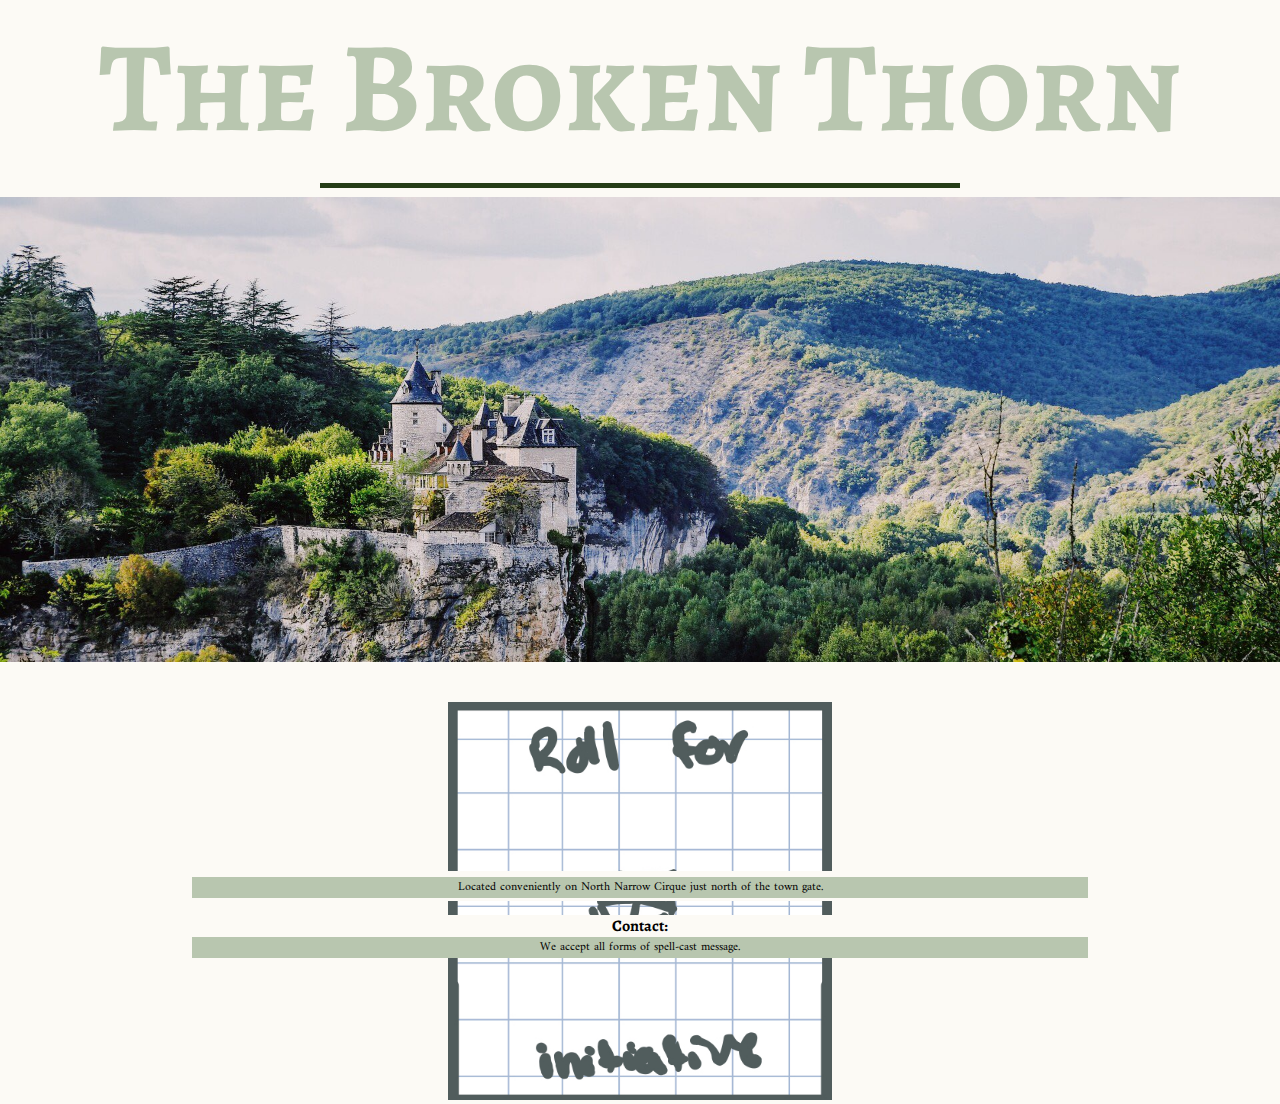
==== index.html @ 6837c296 "Created footer on index.html" ====
<!DOCTYPE html>
<html>
<head>
  <title>The Broken Thorn</title>
  <link rel="stylesheet" type="text/css" href="css/css.css">
  <link href="https://fonts.googleapis.com/css?family=Alegreya+SC:700|Alegreya:700|Amiri" rel="stylesheet">
</head>
<body>
  <h1> The Broken Thorn </h1>
  <hr>
  <img id="heroImage" src="images/heroImage.jpg" alt="The Broken Thorn">
  <br>
  <a href="pages/menu.html"><img id="r4iTemp" src="images/r4iTempV1.jpeg" alt="Roll for Initiative"></a>
</body>
<footer>
  <p>Located conveniently on North Narrow Cirque just north of the town gate.</p>
  <br>
  <h3>Contact:</h3><p> We accept all forms of spell-cast message.</p>
</footer>
</html>
---- css/css.css ----
/* This is the body section */

* {
  margin: 0vh 0vw;
  padding: 0v 0vw;
  background: rgb(252, 250, 245);
  font-size: 12px;
  font-family: serif;
}

h1 {
  color: rgb(184, 198, 175);
  text-align: center; 
  font-size: 10vw;
  font-family: 'Alegreya SC', serif;
  padding-bottom: 0px;
  margin-bottom: 0px;
}

h2 {
  color: rgb(37, 61, 23);
  font-size: 20px;
  font-family: 'Alegreya', serif;
}

h3 {
  color: rgb(0, 0, 0);
  font-size: 16px;
  font-family: 'Alegreya', serif;
}

p {
  background: rgb(184, 198, 175);
  color: rgb(0, 0, 0);
  width: 70vw;
  margin-left: 15vw;
  font-family: 'Amiri', serif;
  font-size: 12px;
}

hr {
  width: 50vw;
  text-align: center;
  color: rgb(37, 61, 23);
  background: rgb(37, 61, 23);
  height: 5px;
  margin-top: 1vh;
  margin-right: 25vw;
  margin-bottom: 1vh;
  margin-left: 25vw;
  border: 0px;
}

#heroImage {
  width: 100vw;
  height: 100%;
  margin-bottom: 4vh;
}

#r4iTemp {
  width: 30vw;
  height: 100%;
  margin-left: 35vw;
}

/* This is the footer section */

footer {
    float: center;
	left: 0px;
	width: 100%;
    height: 2vh;
	color: rgb(184, 198, 175);
	padding: 6px 0px;
    text-align: center;
    font-size: 15px;
    position: absolute;
    top: 96.8vh;
}
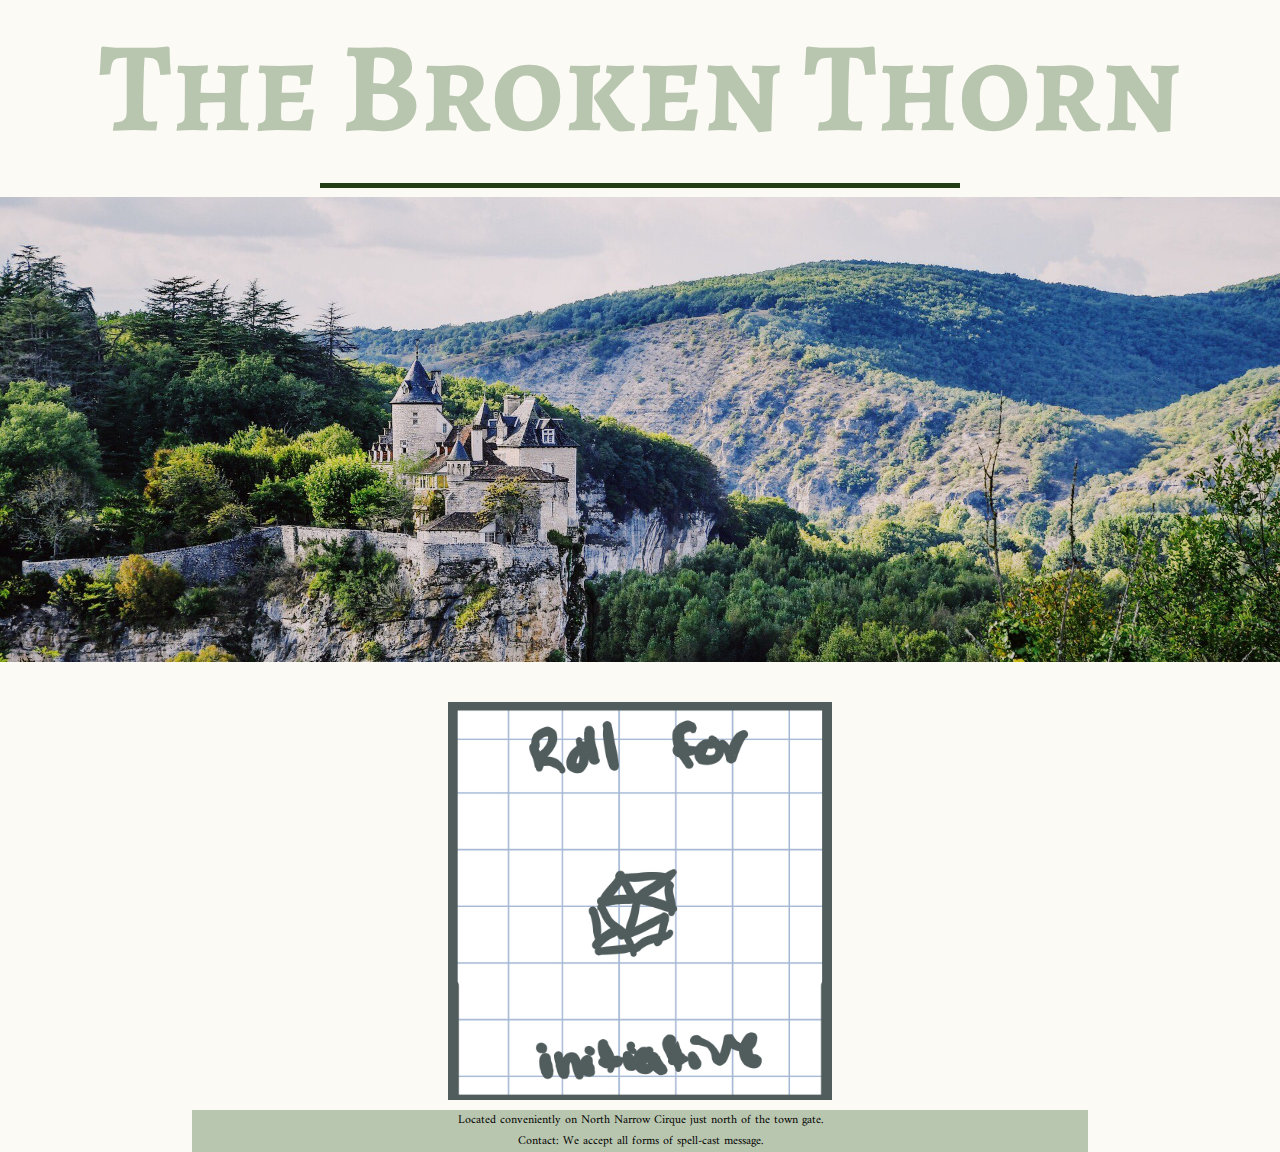
==== commit ba8f4f6e: "Updated index.html and css/css.css" ====
--- a/index.html
+++ b/index.html
@@ -14,7 +14,6 @@
 </body>
 <footer>
   <p>Located conveniently on North Narrow Cirque just north of the town gate.</p>
-  <br>
-  <h3>Contact:</h3><p> We accept all forms of spell-cast message.</p>
+  <p>Contact: We accept all forms of spell-cast message.</p>
 </footer>
 </html>--- a/css/css.css
+++ b/css/css.css
@@ -13,7 +13,7 @@
   text-align: center; 
   font-size: 10vw;
   font-family: 'Alegreya SC', serif;
-  padding-bottom: 0px;
+  padding-bottom: -1vh;
   margin-bottom: 0px;
 }
 
@@ -71,9 +71,9 @@
 	width: 100%;
     height: 2vh;
 	color: rgb(184, 198, 175);
+	background-color: none;
 	padding: 6px 0px;
     text-align: center;
     font-size: 15px;
     position: absolute;
-    top: 96.8vh;
 }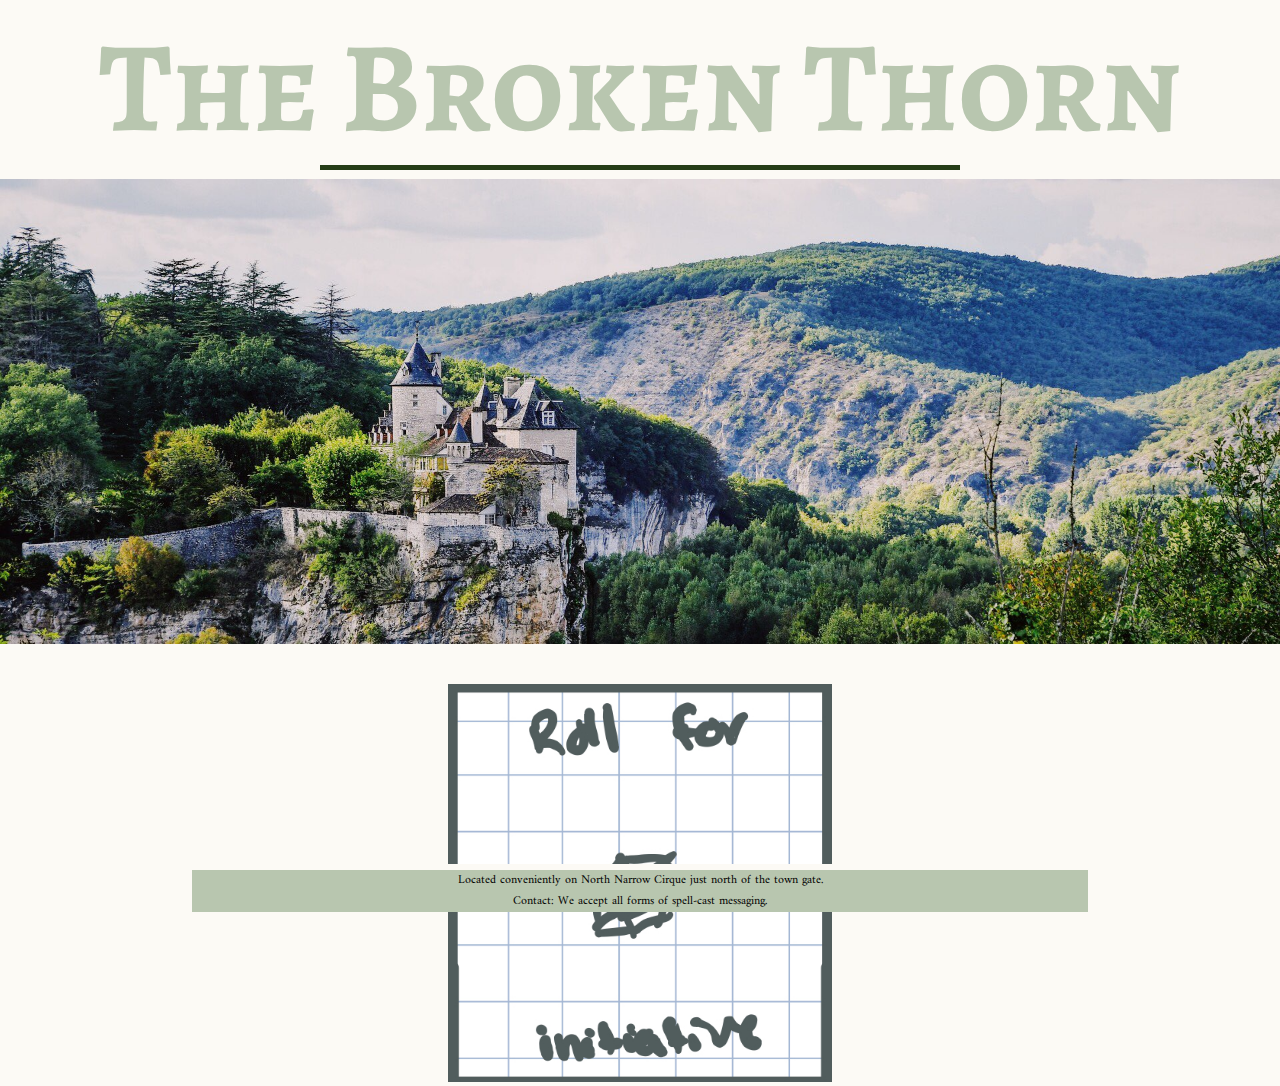
==== commit 6c322aa7: "Updated index.html and css.css" ====
--- a/index.html
+++ b/index.html
@@ -14,6 +14,6 @@
 </body>
 <footer>
   <p>Located conveniently on North Narrow Cirque just north of the town gate.</p>
-  <p>Contact: We accept all forms of spell-cast message.</p>
+  <p>Contact: We accept all forms of spell-cast messaging.</p>
 </footer>
 </html>--- a/css/css.css
+++ b/css/css.css
@@ -13,7 +13,7 @@
   text-align: center; 
   font-size: 10vw;
   font-family: 'Alegreya SC', serif;
-  padding-bottom: -1vh;
+  padding-bottom: 0px;
   margin-bottom: 0px;
 }
 
@@ -44,7 +44,7 @@
   color: rgb(37, 61, 23);
   background: rgb(37, 61, 23);
   height: 5px;
-  margin-top: 1vh;
+  margin-top: -1vh;
   margin-right: 25vw;
   margin-bottom: 1vh;
   margin-left: 25vw;
@@ -71,9 +71,10 @@
 	width: 100%;
     height: 2vh;
 	color: rgb(184, 198, 175);
-	background-color: none;
+	background-color: rgb(252, 250, 245);
 	padding: 6px 0px;
     text-align: center;
     font-size: 15px;
     position: absolute;
+    top: 96vh;
 }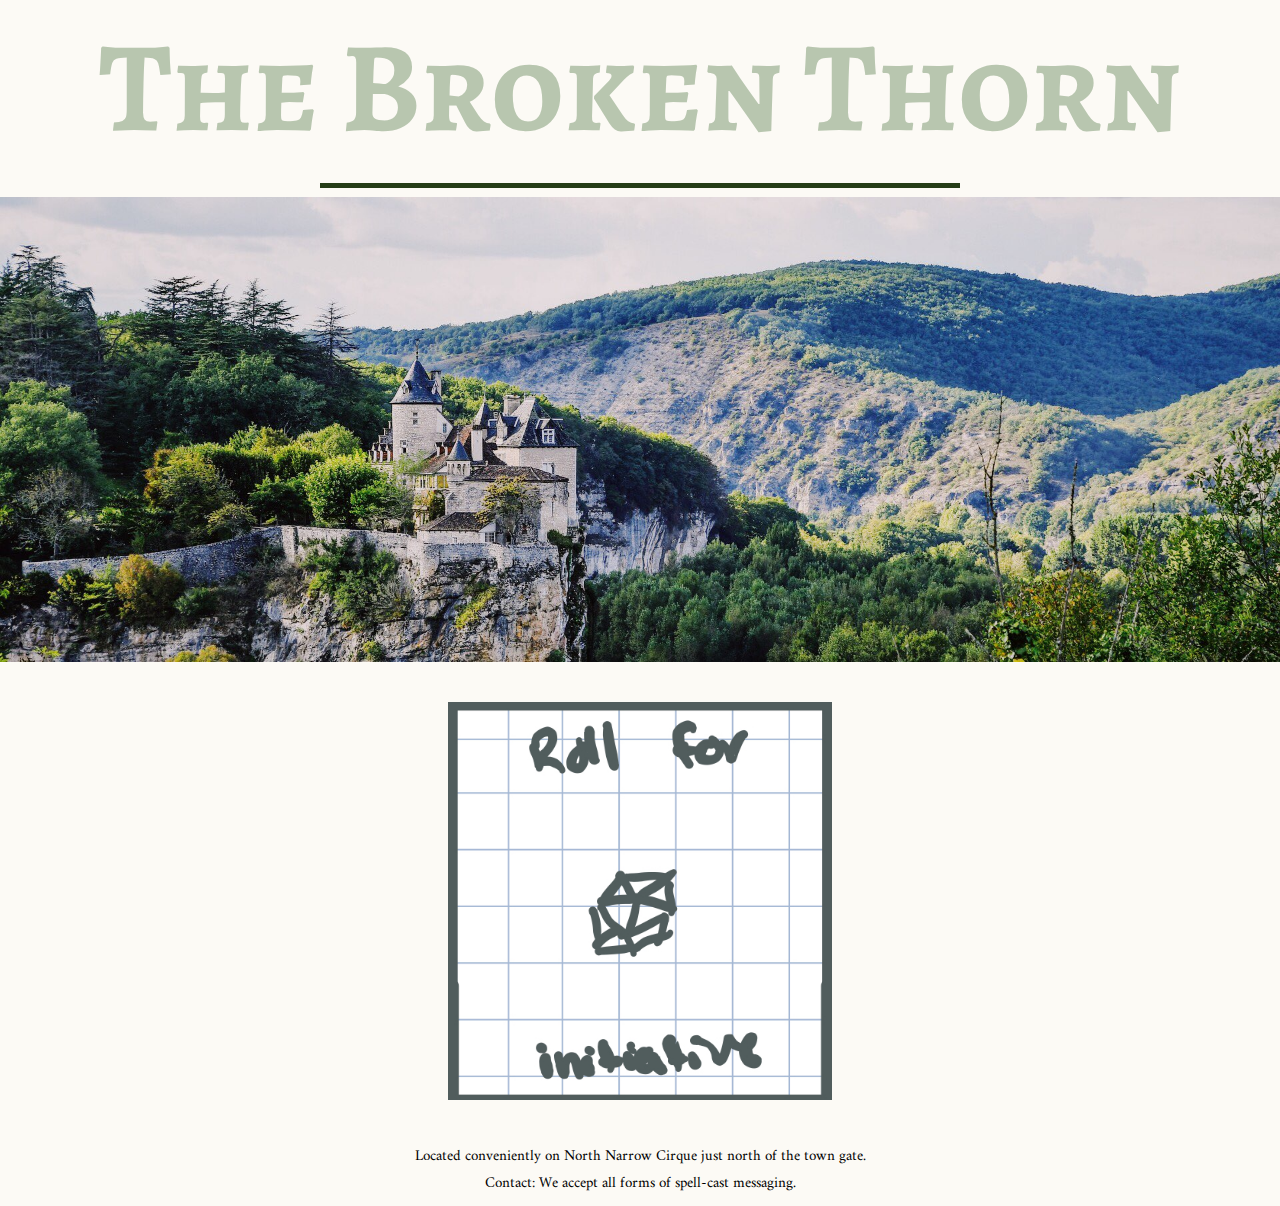
==== commit c66f5169: "Finished menu.html, index.html, began about.html." ====
--- a/index.html
+++ b/index.html
@@ -8,12 +8,11 @@
 <body>
   <h1> The Broken Thorn </h1>
   <hr>
-  <img id="heroImage" src="images/heroImage.jpg" alt="The Broken Thorn">
+  <img id="heroImage" src="images/landingHeroImage.jpg" alt="The Broken Thorn">
   <br>
   <a href="pages/menu.html"><img id="r4iTemp" src="images/r4iTempV1.jpeg" alt="Roll for Initiative"></a>
 </body>
 <footer>
-  <p>Located conveniently on North Narrow Cirque just north of the town gate.</p>
-  <p>Contact: We accept all forms of spell-cast messaging.</p>
+  <p class="contactInfo">Located conveniently on North Narrow Cirque just north of the town gate.  <br> Contact: We accept all forms of spell-cast messaging.</p>
 </footer>
 </html>--- a/css/css.css
+++ b/css/css.css
@@ -1,80 +1,140 @@
-/* This is the body section */
+/* This is the base css */
 
 * {
-  margin: 0vh 0vw;
-  padding: 0v 0vw;
-  background: rgb(252, 250, 245);
-  font-size: 12px;
-  font-family: serif;
+    margin: 0vh 0vw;
+    padding: 0v 0vw;
+    background: rgb(252, 250, 245);
+    font-size: 12px;
+    font-family: serif;
+}
+
+body {
+    overflow-x: hidden;
+    overflow-y: scroll;
 }
 
 h1 {
-  color: rgb(184, 198, 175);
-  text-align: center; 
-  font-size: 10vw;
-  font-family: 'Alegreya SC', serif;
-  padding-bottom: 0px;
-  margin-bottom: 0px;
+    color: rgb(184, 198, 175);
+    text-align: center; 
+    font-size: 10vw;
+    font-family: 'Alegreya SC', serif;
+    padding-bottom: 0px;
+    margin-bottom: 0px;
 }
 
 h2 {
-  color: rgb(37, 61, 23);
-  font-size: 20px;
-  font-family: 'Alegreya', serif;
+    color: rgb(184, 198, 175);
+    font-size: 40px;
+    text-align: center;
+    font-family: 'Alegreya', serif;
+    margin-top: -3vh;
+    margin-bottom: -5vh;
 }
 
 h3 {
-  color: rgb(0, 0, 0);
-  font-size: 16px;
-  font-family: 'Alegreya', serif;
+    color: rgb(0, 0, 0);
+    font-size: 18px;
+    font-family: 'Alegreya', serif;
 }
 
 p {
-  background: rgb(184, 198, 175);
-  color: rgb(0, 0, 0);
-  width: 70vw;
-  margin-left: 15vw;
-  font-family: 'Amiri', serif;
-  font-size: 12px;
+    font-family: 'Amiri', serif;
+    font-size: 15px;
 }
 
 hr {
-  width: 50vw;
-  text-align: center;
-  color: rgb(37, 61, 23);
-  background: rgb(37, 61, 23);
-  height: 5px;
-  margin-top: -1vh;
-  margin-right: 25vw;
-  margin-bottom: 1vh;
-  margin-left: 25vw;
-  border: 0px;
+    width: 50vw;
+    text-align: center;
+    color: rgb(37, 61, 23);
+    background: rgb(37, 61, 23);
+    height: 5px;
+    margin-top: 1vh;
+    margin-right: 25vw;
+    margin-bottom: 1vh;
+    margin-left: 25vw;
+    border: 0px;
 }
 
+#navBar {
+    text-align:center;
+}
+
+#navBar a {
+    padding-left: 10vw;
+    padding-right: 10vw;
+}
+
+
+a {
+    text-align: center;
+    color: rgb(107, 131, 94);
+    text-decoration: none;
+    font-size: 20px;
+    font-family: 'Alegreya', serif;
+}
+
+footer {
+    margin-bottom: 1vh;
+    font-size: 15px;
+}
+
+footer p {
+    text-align: center;
+
+}
+
+/* Main Page */
+
 #heroImage {
-  width: 100vw;
-  height: 100%;
-  margin-bottom: 4vh;
+    width: 100vw;
+    height: 100%;
+    margin-bottom: 4vh;
 }
 
 #r4iTemp {
-  width: 30vw;
-  height: 100%;
-  margin-left: 35vw;
+    width: 30vw;
+    margin-left: 35vw;
+    padding-left: 0px;
+    margin-bottom: 4vh;
 }
 
-/* This is the footer section */
+/* Menu Page */
 
-footer {
-    float: center;
-	left: 0px;
-	width: 100%;
-    height: 2vh;
-	color: rgb(184, 198, 175);
-	background-color: rgb(252, 250, 245);
-	padding: 6px 0px;
+table {
+    margin-top: 8vh;
+    margin-bottom: 10vh;
+    max-width: 100vw;
+    border-spacing: 10vw 0vh;
+}
+
+table p {
     text-align: center;
-    font-size: 15px;
-    position: absolute;
-    top: 96vh;
+}
+
+table h3 {
+    text-align: center;
+}
+
+.menuItemImage {
+    width: 20vw;
+}
+
+.menuItemDescription {
+    margin-left: 0px;
+    width: 20vw;
+}
+
+.menuItemCost {
+    text-align: center;
+}
+
+/* About Page */
+
+.filigree {
+    height: 20vh;
+}
+
+.boxImage {
+    height: 20vh;
+    border: 5px solid rgb(184, 198, 175);
 }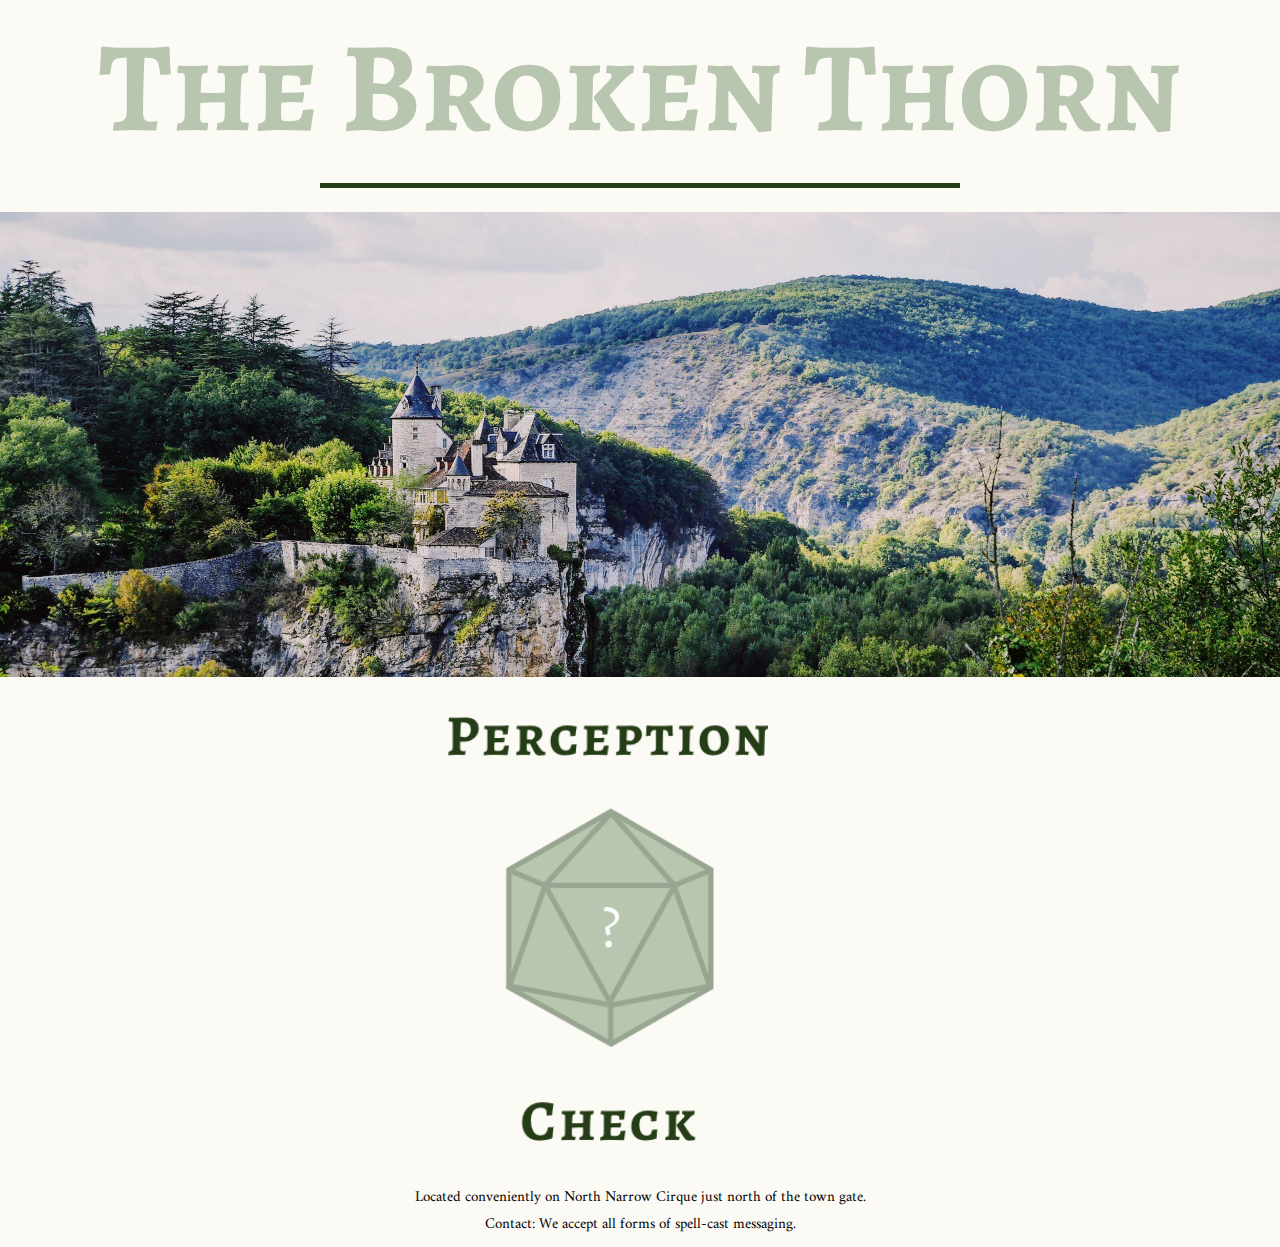
==== commit 269552c5: "Created perceptionCheck.png, fixed html to reflect new image." ====
--- a/index.html
+++ b/index.html
@@ -8,9 +8,10 @@
 <body>
   <h1> The Broken Thorn </h1>
   <hr>
+    <br>
   <img id="heroImage" src="images/landingHeroImage.jpg" alt="The Broken Thorn">
   <br>
-  <a href="pages/menu.html"><img id="r4iTemp" src="images/r4iTempV1.jpeg" alt="Roll for Initiative"></a>
+  <a href="pages/menu.html"><img id="r4iTemp" src="images/perceptionCheck.png" alt="Roll for Initiative"></a>
 </body>
 <footer>
   <p class="contactInfo">Located conveniently on North Narrow Cirque just north of the town gate.  <br> Contact: We accept all forms of spell-cast messaging.</p>
--- a/css/css.css
+++ b/css/css.css
@@ -83,7 +83,7 @@
 
 }
 
-/* Main Page */
+/* Landing Page */
 
 #heroImage {
     width: 100vw;
@@ -92,7 +92,7 @@
 }
 
 #r4iTemp {
-    width: 30vw;
+    width: 25vw;
     margin-left: 35vw;
     padding-left: 0px;
     margin-bottom: 4vh;
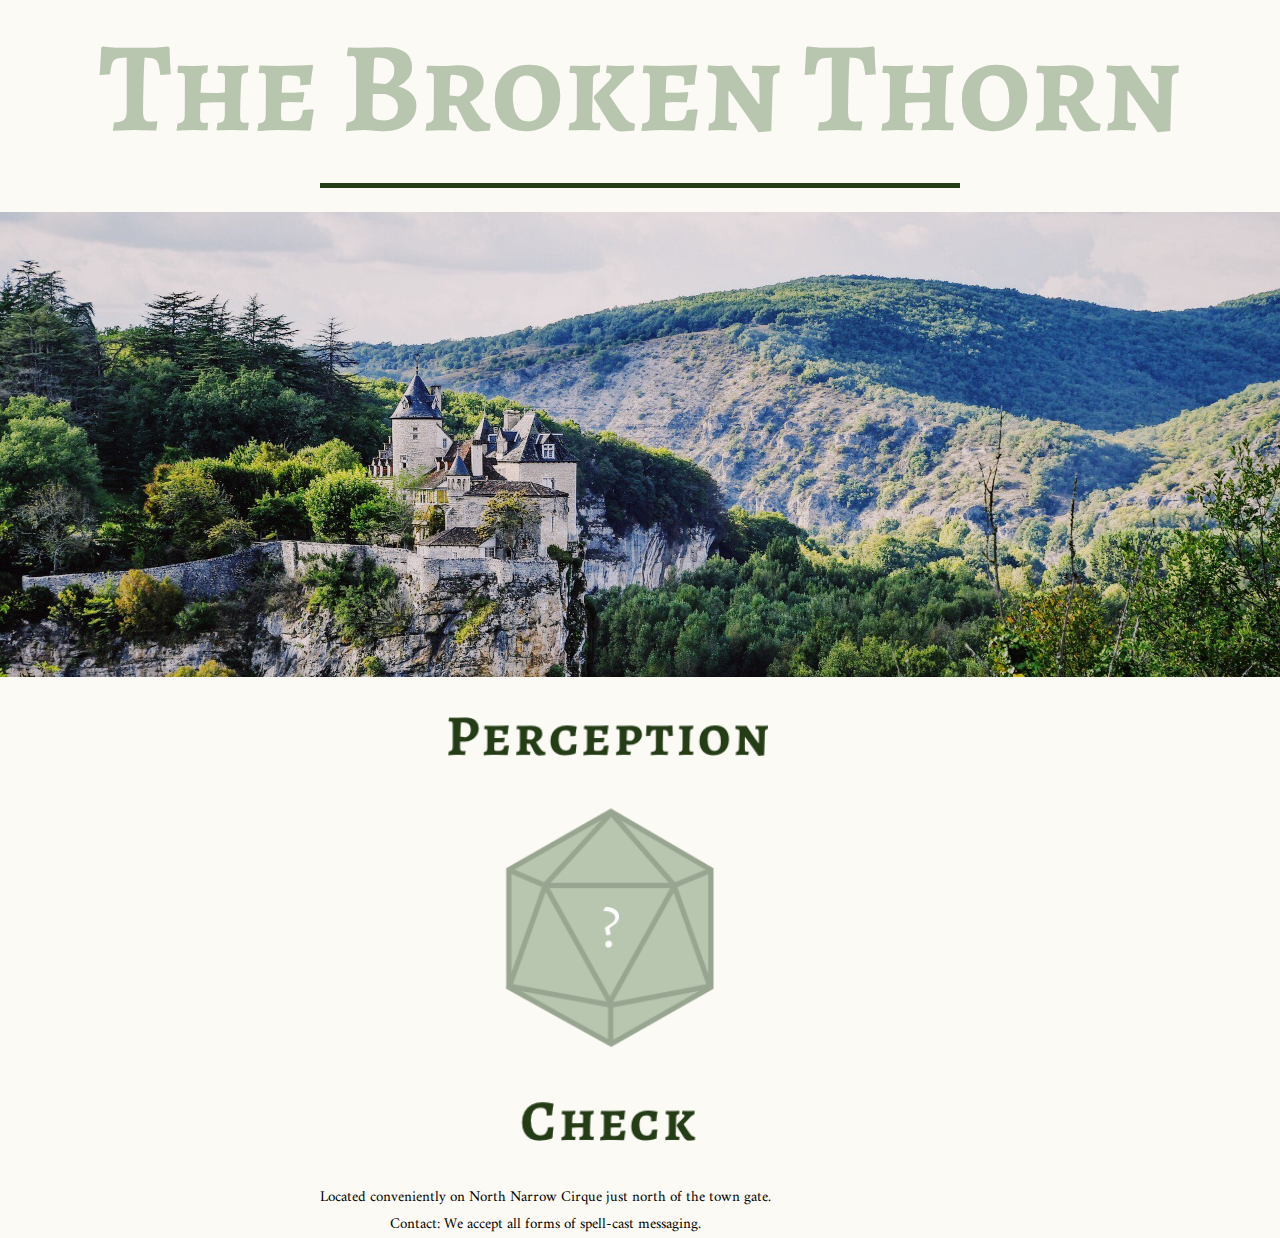
==== commit 14685a16: "Built bulletin.html, added multiple resources, recoded about page." ====
--- a/index.html
+++ b/index.html
@@ -6,12 +6,12 @@
   <link href="https://fonts.googleapis.com/css?family=Alegreya+SC:700|Alegreya:700|Amiri" rel="stylesheet">
 </head>
 <body>
-  <h1> The Broken Thorn </h1>
+    <a href="index.html"><h1> The Broken Thorn </h1></a>
   <hr>
     <br>
-  <img id="heroImage" src="images/landingHeroImage.jpg" alt="The Broken Thorn">
+  <img id="heroImage" src="images/landingHeroImage.jpg" alt="The Broken Thorn Inn, a large building perched on a cliff in the mountains.">
   <br>
-  <a href="pages/menu.html"><img id="r4iTemp" src="images/perceptionCheck.png" alt="Roll for Initiative"></a>
+  <a href="pages/about.html"><img id="r4iTemp" src="images/perceptionCheck.png" alt="Roll a Perception Check"></a>
 </body>
 <footer>
   <p class="contactInfo">Located conveniently on North Narrow Cirque just north of the town gate.  <br> Contact: We accept all forms of spell-cast messaging.</p>
--- a/css/css.css
+++ b/css/css.css
@@ -35,6 +35,15 @@
     color: rgb(0, 0, 0);
     font-size: 18px;
     font-family: 'Alegreya', serif;
+}
+
+h4 {
+    font-family: 'Amiri', serif;
+    font-size: 15px;
+    width: 90vw;
+    margin-left: 5vw;
+    margin-bottom: 5vh;
+    margin-top: 5vh;
 }
 
 p {
@@ -108,7 +117,7 @@
 }
 
 table p {
-    text-align: center;
+    text-align: justify;
 }
 
 table h3 {
@@ -130,11 +139,29 @@
 
 /* About Page */
 
-.filigree {
-    height: 20vh;
+
+/* Bulletin Page */
+
+.bulletinPin {
+    width: 400px;
+    margin-left: 6vw;
+    margin-bottom: 5vh;
+    float: left;
 }
 
-.boxImage {
-    height: 20vh;
-    border: 5px solid rgb(184, 198, 175);
+.container {
+    position: relative;
+    text-align: center;
+    color: black;
+}
+
+.centered {
+    position: absolute;
+    margin-top: 50px;
+    left: 12%;
+}
+
+.contactInfo {
+    float: left;
+    margin-left: 25vw;
 }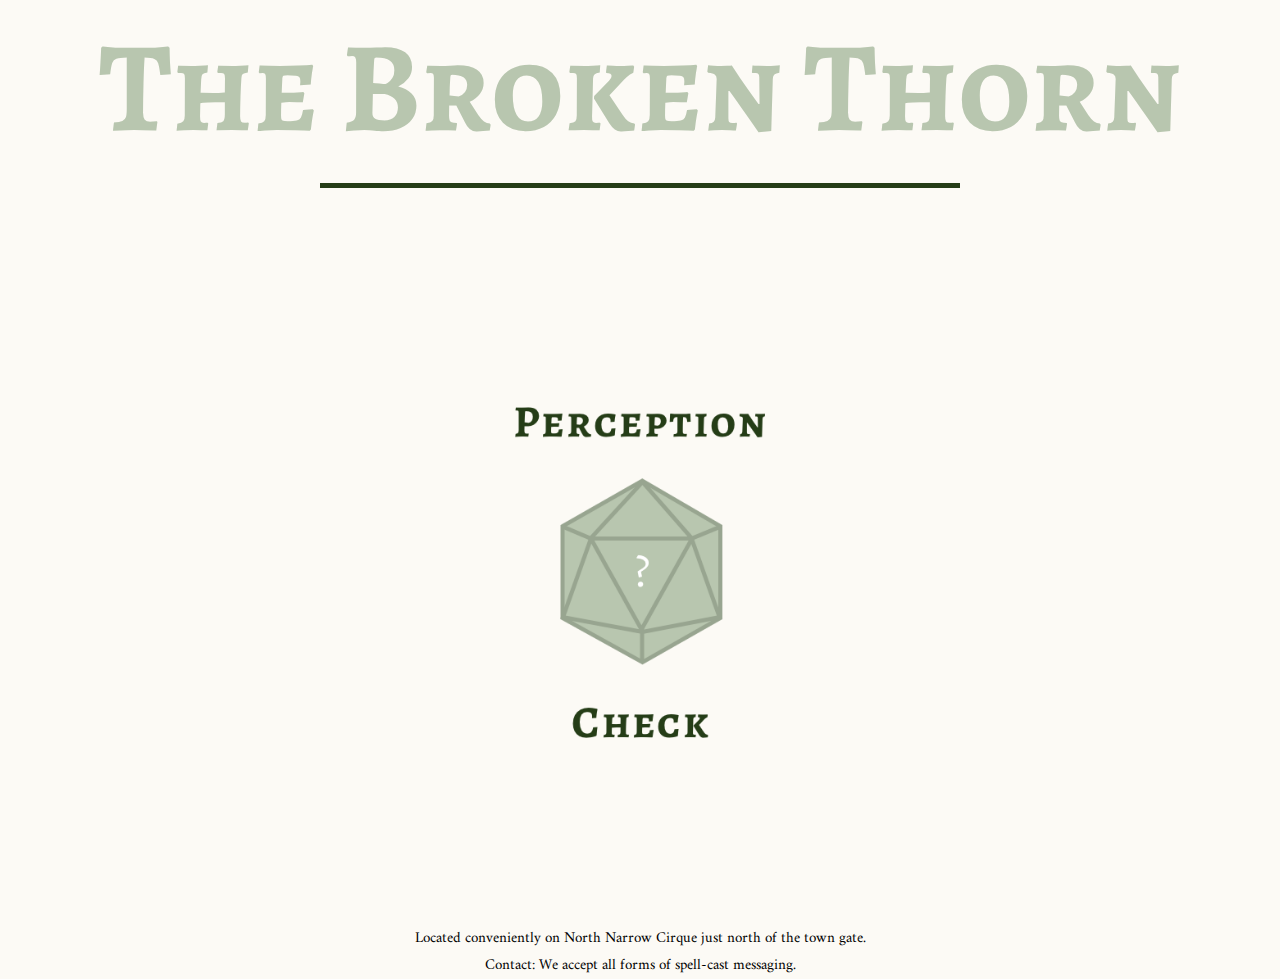
==== commit 4c3c611c: "Created 404 page, made nat20 page, including redirects, made nat1 page including redirects." ====
--- a/index.html
+++ b/index.html
@@ -1,19 +1,19 @@
 <!DOCTYPE html>
 <html>
-<head>
-  <title>The Broken Thorn</title>
-  <link rel="stylesheet" type="text/css" href="css/css.css">
-  <link href="https://fonts.googleapis.com/css?family=Alegreya+SC:700|Alegreya:700|Amiri" rel="stylesheet">
-</head>
-<body>
-    <a href="index.html"><h1> The Broken Thorn </h1></a>
-  <hr>
-    <br>
-  <img id="heroImage" src="images/landingHeroImage.jpg" alt="The Broken Thorn Inn, a large building perched on a cliff in the mountains.">
-  <br>
-  <a href="pages/about.html"><img id="r4iTemp" src="images/perceptionCheck.png" alt="Roll a Perception Check"></a>
-</body>
-<footer>
-  <p class="contactInfo">Located conveniently on North Narrow Cirque just north of the town gate.  <br> Contact: We accept all forms of spell-cast messaging.</p>
-</footer>
+    <head>
+        <title>The Broken Thorn</title>
+        <link rel="stylesheet" type="text/css" href="css/css.css">
+        <link href="https://fonts.googleapis.com/css?family=Alegreya+SC:700|Alegreya:700|Amiri" rel="stylesheet">
+    </head>
+    <body>
+        <a href="index.html"><h1> The Broken Thorn </h1></a>
+        <hr>
+        <br>
+
+        <br>
+        <a href="pages/about.html"><img id="r4iTemp" src="images/perceptionCheck.png" alt="Roll a Perception Check" title="Click to Roll"></a>
+    </body>
+    <footer>
+        <p>Located conveniently on North Narrow Cirque just north of the town gate.  <br> Contact: We accept all forms of spell-cast messaging.</p>
+    </footer>
 </html>--- a/css/css.css
+++ b/css/css.css
@@ -6,11 +6,13 @@
     background: rgb(252, 250, 245);
     font-size: 12px;
     font-family: serif;
+    text-align: center;
 }
 
 body {
     overflow-x: hidden;
     overflow-y: scroll;
+    max-width: 1300px;
 }
 
 h1 {
@@ -39,8 +41,10 @@
 
 h4 {
     font-family: 'Amiri', serif;
+    text-align: justify;
     font-size: 15px;
     width: 90vw;
+    max-width: 1000px;
     margin-left: 5vw;
     margin-bottom: 5vh;
     margin-top: 5vh;
@@ -82,77 +86,94 @@
     font-family: 'Alegreya', serif;
 }
 
-footer {
-    margin-bottom: 1vh;
-    font-size: 15px;
+#heroImage {
+    width: 100vw;
+    height: 100%;
+    max-width: 1300px;
+    text-align: center;
 }
 
-footer p {
-    text-align: center;
+.subtitles {
+    margin: 20px;
+}
 
+footer {
+    margin: 0px;
+    padding: 0px;
+    font-size: 15px;
+    width: 100vw;
 }
 
 /* Landing Page */
 
-#heroImage {
-    width: 100vw;
-    height: 100%;
-    margin-bottom: 4vh;
+#r4iTemp {
+    width: 250px;
+    margin-top: 20vh;
+    padding-left: 0px;
+    margin-bottom: 20vh;
 }
 
-#r4iTemp {
-    width: 25vw;
-    margin-left: 35vw;
-    padding-left: 0px;
-    margin-bottom: 4vh;
+/* About Page */
+
+.testimonial {
+    width: 40vw;
+    margin-left: 6vw;
+    margin-bottom: 50px;
 }
 
 /* Menu Page */
 
 table {
-    margin-top: 8vh;
-    margin-bottom: 10vh;
     max-width: 100vw;
-    border-spacing: 10vw 0vh;
+    border-collapse: collapse;
+    border: 20px solid white;
+    margin-left: 15vw;
+    margin-bottom: 50px;
+}
+
+table td {
+    background-color: white;
+    border: 0px;
+        border: 20px solid white;
 }
 
 table p {
     text-align: justify;
+    background-color: white;
+    margin: 10px;
+    border: 0px;
 }
 
 table h3 {
     text-align: center;
+    background-color: white;
+    border: 0px;
 }
 
 .menuItemImage {
     width: 20vw;
+    border: 0px;
 }
 
 .menuItemDescription {
-    margin-left: 0px;
+    margin: 0px;
+    padding: 0px;
     width: 20vw;
+    border: 0px;
 }
-
-.menuItemCost {
-    text-align: center;
-}
-
-/* About Page */
-
 
 /* Bulletin Page */
 
 .bulletinPin {
     width: 400px;
-    margin-left: 6vw;
     margin-bottom: 5vh;
-    float: left;
 }
 
 .container {
     position: relative;
     text-align: center;
     color: black;
+    max-width: 100px;
 }
 
 .centered {
@@ -161,7 +182,18 @@
     left: 12%;
 }
 
-.contactInfo {
-    float: left;
-    margin-left: 25vw;
+/* nat20 Page */
+
+.video-responsive{
+    overflow:hidden;
+    padding-bottom:56.25%;
+    position:relative;
+    height:0;
+}
+.video-responsive iframe{
+    left:0;
+    top:0;
+    height:100%;
+    width:100%;
+    position:absolute;
 }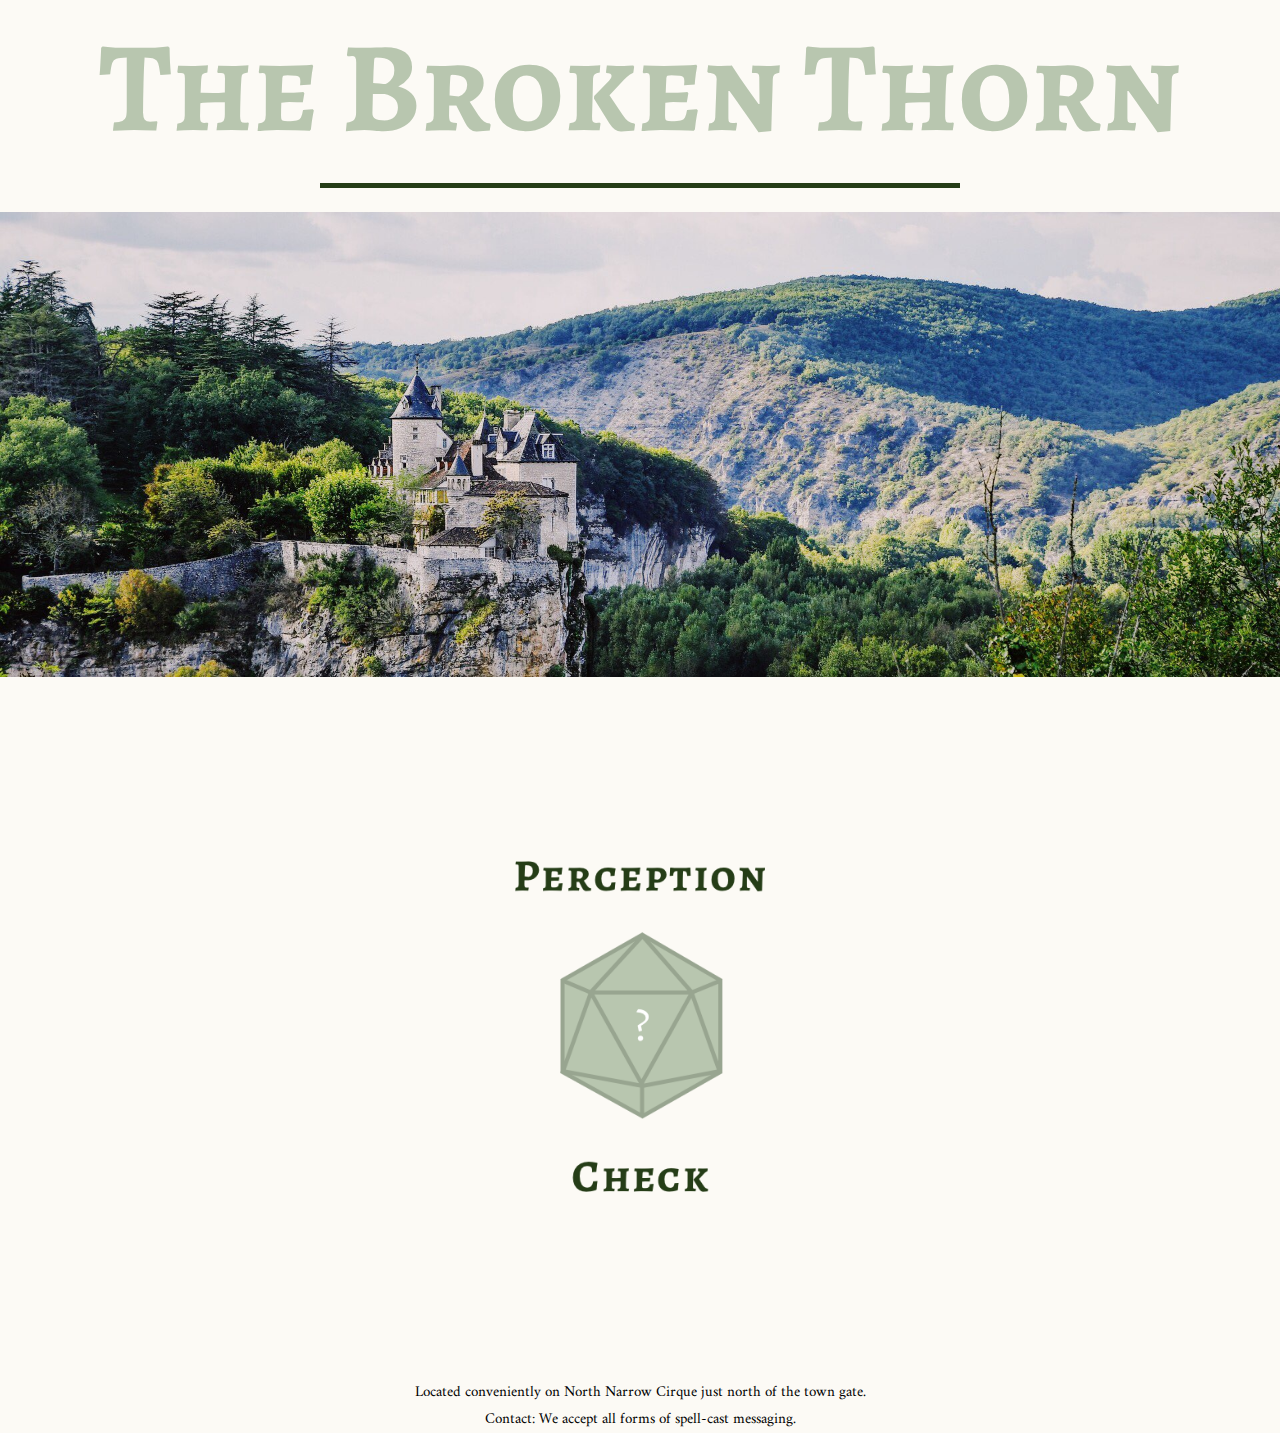
==== commit d3400a6e: "Added two images, renamed two images, fixed some stuff" ====
--- a/index.html
+++ b/index.html
@@ -9,7 +9,7 @@
         <a href="index.html"><h1> The Broken Thorn </h1></a>
         <hr>
         <br>
-
+            <img src="images/landingHeroImage.jpg" id="heroImage">
         <br>
         <a href="pages/about.html"><img id="r4iTemp" src="images/perceptionCheck.png" alt="Roll a Perception Check" title="Click to Roll"></a>
     </body>
